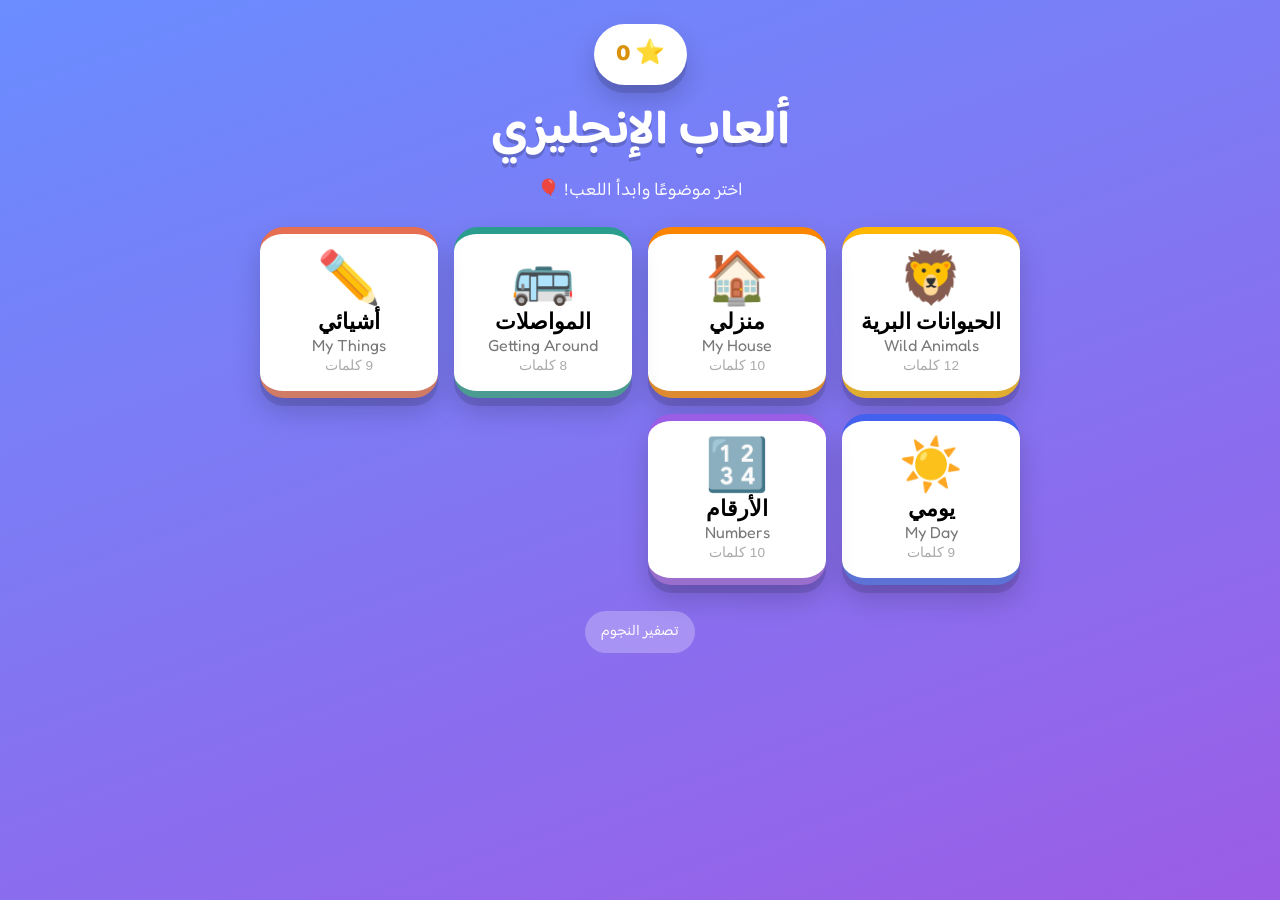
==== index.html @ b0ecf1ab "English memorization games for Grade 2 (We Can! 2) — flashcards, memory, listen, spell, star scoring" ====
<!DOCTYPE html>
<html lang="ar" dir="rtl">
<head>
  <meta charset="UTF-8" />
  <meta name="viewport" content="width=device-width, initial-scale=1.0, maximum-scale=1.0, user-scalable=no" />
  <meta name="theme-color" content="#4361ee" />
  <title>ألعاب الإنجليزي 🎈</title>
  <link rel="icon" href="data:image/svg+xml,<svg xmlns='http://www.w3.org/2000/svg' viewBox='0 0 100 100'><text y='.9em' font-size='90'>🎈</text></svg>" />
  <link rel="preconnect" href="https://fonts.googleapis.com" />
  <link rel="preconnect" href="https://fonts.gstatic.com" crossorigin />
  <link href="https://fonts.googleapis.com/css2?family=Baloo+Bhaijaan+2:wght@500;700;800&family=Fredoka:wght@500;600;700&display=swap" rel="stylesheet" />
  <link rel="stylesheet" href="css/styles.css" />
</head>
<body>
  <main id="app"></main>

  <script src="js/data.js"></script>
  <script src="js/audio.js"></script>
  <script src="js/stars.js"></script>
  <script src="js/games/flashcards.js"></script>
  <script src="js/games/memory.js"></script>
  <script src="js/games/listen.js"></script>
  <script src="js/games/spell.js"></script>
  <script src="js/app.js"></script>
</body>
</html>
---- css/styles.css ----
:root {
  --bg1: #6a8dff;
  --bg2: #9b5de5;
  --ink: #2b2d42;
  --card: #ffffff;
  --good: #2ec27e;
  --bad: #ff6b6b;
  --gold: #ffce3a;
  --shadow: 0 8px 0 rgba(0, 0, 0, 0.12), 0 14px 28px rgba(0, 0, 0, 0.18);
}

* { box-sizing: border-box; -webkit-tap-highlight-color: transparent; }

html, body {
  margin: 0;
  min-height: 100%;
  font-family: "Baloo Bhaijaan 2", "Fredoka", system-ui, sans-serif;
  color: var(--ink);
  background: linear-gradient(160deg, var(--bg1), var(--bg2));
  background-attachment: fixed;
}

body { padding: 16px; overflow-x: hidden; }

/* English words always render left-to-right, even on the RTL page */
.en { direction: ltr; unicode-bidi: isolate; font-family: "Fredoka", sans-serif; }

#app { max-width: 760px; margin: 0 auto; }

/* ---------- Home ---------- */
.home-head { text-align: center; color: #fff; position: relative; padding-top: 8px; }
.logo {
  font-size: clamp(2rem, 8vw, 3rem);
  margin: 6px 0 2px;
  text-shadow: 0 4px 0 rgba(0, 0, 0, 0.18);
}
.subtitle { font-size: 1.15rem; margin: 0 0 14px; opacity: 0.95; }

.star-badge {
  display: inline-flex;
  align-items: center;
  gap: 4px;
  background: #fff;
  color: #d9920a;
  font-weight: 800;
  padding: 8px 16px;
  border-radius: 999px;
  box-shadow: var(--shadow);
  font-size: 1.2rem;
}
.star-badge.big { font-size: 1.5rem; padding: 10px 22px; }
.star-badge.pop { animation: pop 0.4s ease; }
@keyframes pop { 0% { transform: scale(1); } 40% { transform: scale(1.35); } 100% { transform: scale(1); } }

.theme-grid {
  display: grid;
  grid-template-columns: repeat(auto-fill, minmax(150px, 1fr));
  gap: 16px;
  margin-top: 20px;
}
.theme-card {
  background: var(--card);
  border: none;
  border-bottom: 7px solid color-mix(in srgb, var(--c) 70%, black 12%);
  border-radius: 24px;
  padding: 18px 12px;
  cursor: pointer;
  box-shadow: var(--shadow);
  text-align: center;
  transition: transform 0.12s ease;
  border-top: 7px solid var(--c);
}
.theme-card:active { transform: translateY(3px) scale(0.98); }
.theme-emoji { font-size: 3.2rem; line-height: 1; }
.theme-ar { font-size: 1.35rem; font-weight: 800; margin-top: 6px; }
.theme-en { display: block; color: #777; font-size: 1rem; }
.theme-count { font-size: 0.85rem; color: #aaa; margin-top: 2px; }

.foot { text-align: center; margin: 26px 0 8px; }
.reset-link {
  background: rgba(255, 255, 255, 0.25);
  color: #fff;
  border: none;
  border-radius: 999px;
  padding: 8px 16px;
  font-family: inherit;
  font-size: 0.95rem;
  cursor: pointer;
}

/* ---------- Top bar ---------- */
.topbar {
  display: flex;
  flex-direction: column;
  align-items: center;
  gap: 8px;
  margin-bottom: 16px;
  text-align: center;
}
.topbar-title {
  color: #fff;
  font-size: 1.5rem;
  margin: 0;
  max-width: 100%;
  text-shadow: 0 3px 0 rgba(0,0,0,.15);
}
/* Fixed round back / home button — never affects layout width */
.back-fab {
  position: fixed;
  top: 14px;
  inset-inline-start: 14px;
  z-index: 40;
  width: 52px;
  height: 52px;
  border: none;
  border-radius: 50%;
  background: #fff;
  color: var(--ink);
  font-size: 1.5rem;
  font-weight: 800;
  cursor: pointer;
  box-shadow: var(--shadow);
  display: flex;
  align-items: center;
  justify-content: center;
}
.back-fab:active { transform: translateY(2px); }

/* ---------- Game menu ---------- */
.game-grid {
  display: grid;
  grid-template-columns: repeat(auto-fill, minmax(160px, 1fr));
  gap: 16px;
}
.game-card {
  background: #fff;
  border: none;
  border-radius: 24px;
  padding: 20px 14px;
  cursor: pointer;
  box-shadow: var(--shadow);
  text-align: center;
  border-bottom: 7px solid var(--c);
  transition: transform 0.12s ease;
}
.game-card:active { transform: translateY(3px) scale(0.98); }
.game-emoji { font-size: 3rem; }
.game-ar { font-size: 1.3rem; font-weight: 800; margin-top: 4px; }
.game-desc { font-size: 0.95rem; color: #888; margin-top: 4px; }

/* ---------- Shared game area ---------- */
.game-area { display: flex; flex-direction: column; align-items: center; }
.hint {
  color: #fff;
  background: rgba(0, 0, 0, 0.15);
  padding: 8px 16px;
  border-radius: 999px;
  font-size: 1.05rem;
  margin: 0 0 16px;
  text-align: center;
}
.row { display: flex; gap: 12px; justify-content: center; flex-wrap: wrap; margin-top: 16px; }
.big-btn {
  background: #fff;
  border: none;
  border-radius: 18px;
  padding: 14px 22px;
  font-family: inherit;
  font-weight: 800;
  font-size: 1.15rem;
  cursor: pointer;
  box-shadow: var(--shadow);
  color: var(--ink);
}
.big-btn.primary { background: var(--gold); }
.big-btn.done { background: var(--good); color: #fff; }
.big-btn:active { transform: translateY(2px); }
.nav-btn {
  background: rgba(255, 255, 255, 0.92);
  border: none;
  border-radius: 16px;
  padding: 12px 18px;
  font-family: inherit;
  font-weight: 700;
  font-size: 1.05rem;
  cursor: pointer;
  box-shadow: var(--shadow);
}
.nav-btn:active { transform: translateY(2px); }

.speak-btn {
  background: var(--gold);
  border: none;
  border-radius: 50%;
  width: 52px;
  height: 52px;
  font-size: 1.5rem;
  cursor: pointer;
  box-shadow: var(--shadow);
}
.speak-btn:active { transform: translateY(2px); }
.big-speak { width: 72px; height: 72px; font-size: 2rem; margin-bottom: 12px; }

/* ---------- Flashcards ---------- */
.flash-card {
  background: #fff;
  width: min(86vw, 360px);
  border-radius: 28px;
  padding: 26px 18px 22px;
  text-align: center;
  box-shadow: var(--shadow);
  position: relative;
  cursor: pointer;
}
.flash-card.flip-in { animation: flipIn 0.4s ease; }
@keyframes flipIn { from { transform: rotateY(70deg); opacity: 0; } to { transform: rotateY(0); opacity: 1; } }
.flash-emoji { font-size: 6rem; line-height: 1; }
.flash-en { font-size: 2.4rem; font-weight: 700; margin: 10px 0 4px; }
.flash-ar { font-size: 1.5rem; color: #666; }
.flash-card .speak-btn { position: absolute; top: 14px; left: 14px; width: 46px; height: 46px; font-size: 1.3rem; }
.dots { display: flex; gap: 7px; justify-content: center; margin: 16px 0 4px; flex-wrap: wrap; }
.dot { width: 11px; height: 11px; border-radius: 50%; background: rgba(255,255,255,.45); }
.dot.on { background: #fff; transform: scale(1.25); }

/* ---------- Memory ---------- */
.memory-board {
  display: grid;
  grid-template-columns: repeat(4, 1fr);
  gap: 10px;
  width: min(94vw, 460px);
}
.m-card {
  aspect-ratio: 3 / 4;
  border: none;
  background: transparent;
  padding: 0;
  cursor: pointer;
  perspective: 600px;
}
.m-face {
  position: absolute;
  inset: 0;
  border-radius: 16px;
  display: flex;
  align-items: center;
  justify-content: center;
  box-shadow: var(--shadow);
  backface-visibility: hidden;
  transition: transform 0.35s ease;
}
.m-card { position: relative; }
.m-back { background: linear-gradient(150deg, #ffd166, #ff8fab); font-size: 1.8rem; }
.m-front { background: #fff; transform: rotateY(180deg); }
.m-card.open .m-back { transform: rotateY(180deg); }
.m-card.open .m-front { transform: rotateY(360deg); }
.m-emoji { font-size: 2.6rem; }
.m-word { font-size: 1.2rem; font-weight: 700; padding: 4px; word-break: break-word; }
.m-card.done .m-front { background: #d8f5e6; box-shadow: 0 0 0 4px var(--good); }
.m-card.done { animation: pop 0.4s ease; }

/* ---------- Listen & pick ---------- */
.q-progress { color: #fff; font-weight: 700; margin-bottom: 12px; font-size: 1.05rem; }
.listen-choices {
  display: grid;
  grid-template-columns: repeat(2, 1fr);
  gap: 14px;
  width: min(92vw, 420px);
}
.choice-card {
  background: #fff;
  border: none;
  border-radius: 22px;
  aspect-ratio: 1 / 1;
  font-size: 3.4rem;
  cursor: pointer;
  box-shadow: var(--shadow);
  display: flex;
  align-items: center;
  justify-content: center;
  transition: transform 0.1s ease;
}
.choice-card:active { transform: scale(0.95); }
.choice-card.right { background: #d8f5e6; box-shadow: 0 0 0 5px var(--good); animation: pop 0.4s ease; }
.choice-card.wrong { background: #ffe0e0; animation: shake 0.4s ease; }
.choice-card.locked { cursor: default; }

/* ---------- Spell ---------- */
.spell-stage { width: min(94vw, 460px); display: flex; flex-direction: column; align-items: center; }
.spell-head { display: flex; align-items: center; gap: 10px; flex-wrap: wrap; justify-content: center; margin-bottom: 8px; }
.spell-emoji { font-size: 3.4rem; }
.spell-ar { font-size: 1.4rem; font-weight: 800; color: #fff; }
.spell-head .q-progress { margin: 0; }
.slots { display: flex; gap: 8px; justify-content: center; flex-wrap: wrap; margin: 14px 0; }
.slot {
  width: 44px; height: 54px;
  border-radius: 12px;
  background: rgba(255, 255, 255, 0.3);
  border: 3px dashed rgba(255, 255, 255, 0.7);
  display: flex; align-items: center; justify-content: center;
  font-size: 1.8rem; font-weight: 700; color: #fff;
  font-family: "Fredoka", sans-serif;
}
.slot.filled { background: #fff; color: var(--ink); border-style: solid; border-color: #fff; }
.slot.ok { background: #d8f5e6; border-color: var(--good); }
.slot.bad { background: #ffe0e0; border-color: var(--bad); animation: shake 0.4s ease; }
.letter-bank { display: flex; gap: 8px; justify-content: center; flex-wrap: wrap; }
.tile {
  min-width: 46px; height: 54px;
  border: none; border-radius: 12px;
  background: var(--gold);
  font-family: "Fredoka", sans-serif;
  font-size: 1.7rem; font-weight: 700;
  cursor: pointer;
  box-shadow: 0 5px 0 rgba(0,0,0,.18);
  padding: 0 8px;
}
.tile:active { transform: translateY(3px); box-shadow: 0 2px 0 rgba(0,0,0,.18); }
.tile.used { opacity: 0.25; pointer-events: none; }

/* ---------- Round complete ---------- */
.round-done {
  text-align: center;
  color: #fff;
  background: rgba(0, 0, 0, 0.18);
  border-radius: 28px;
  padding: 28px 20px;
  margin-top: 18px;
  width: min(92vw, 420px);
  animation: pop 0.4s ease;
}
.round-done h2 { font-size: 2.4rem; margin: 6px 0; }
.round-done .confetti { font-size: 4rem; animation: bounce 0.8s ease infinite alternate; }
.round-done .earned { font-size: 1.3rem; }
.round-done b { color: var(--gold); font-size: 1.6rem; }
@keyframes bounce { to { transform: translateY(-12px); } }

/* flying star reward */
.flying-star {
  position: fixed;
  z-index: 50;
  font-size: 2rem;
  pointer-events: none;
  transition: transform 0.7s cubic-bezier(.4,0,.2,1), opacity 0.7s ease;
  transform: translate(0, 0) scale(1.4);
}

@keyframes shake { 0%,100%{transform:translateX(0)} 25%{transform:translateX(-7px)} 75%{transform:translateX(7px)} }

@media (max-width: 380px) {
  .memory-board { grid-template-columns: repeat(3, 1fr); }
}
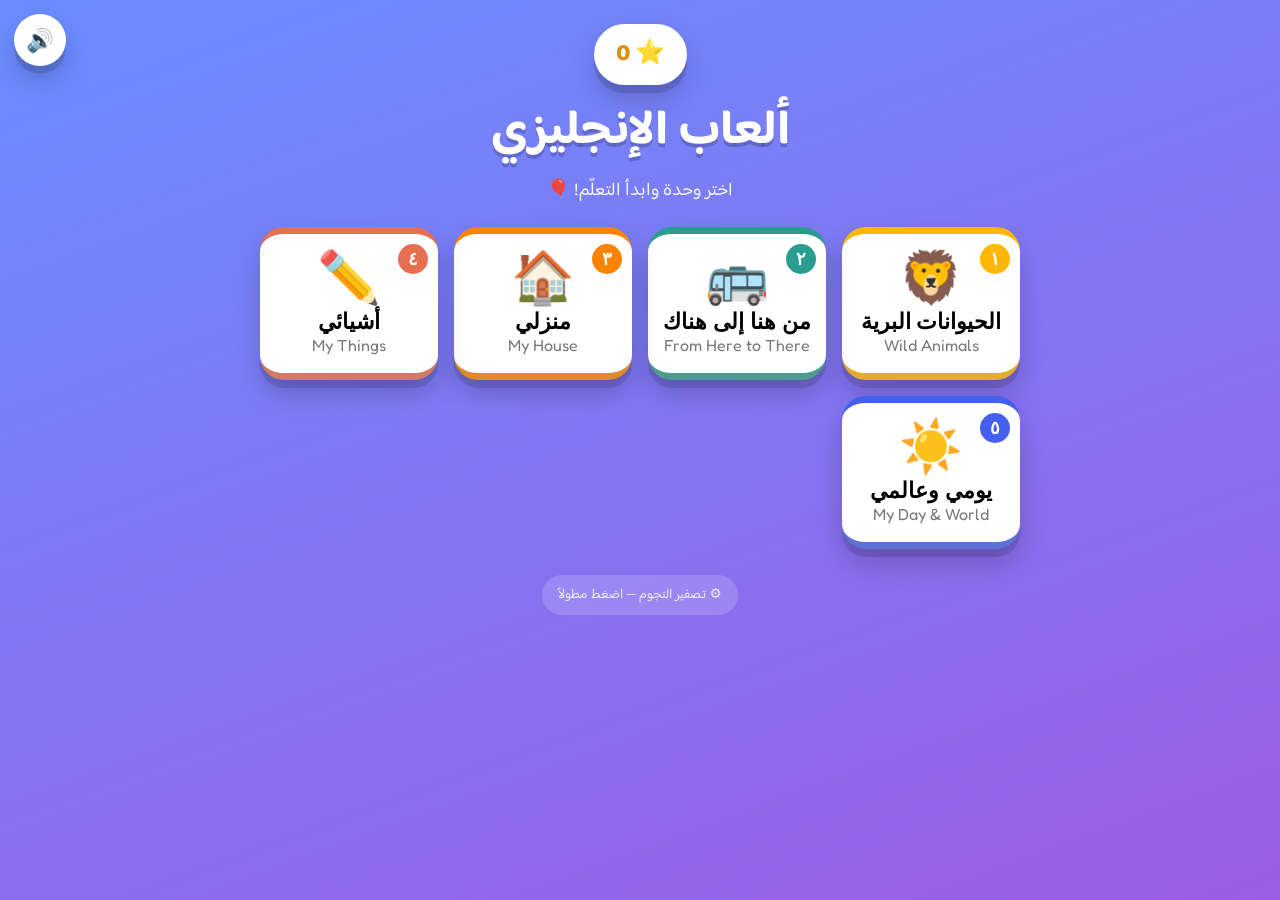
==== commit d3ecc8fb: "v2: full-book coverage by unit + build-the-sentence game - Reorganize into the book's 5 units; home " ====
--- a/index.html
+++ b/index.html
@@ -17,10 +17,10 @@
   <script src="js/data.js"></script>
   <script src="js/audio.js"></script>
   <script src="js/stars.js"></script>
-  <script src="js/games/flashcards.js"></script>
-  <script src="js/games/memory.js"></script>
+  <script src="js/games/connect.js"></script>
   <script src="js/games/listen.js"></script>
   <script src="js/games/spell.js"></script>
+  <script src="js/games/sentence.js"></script>
   <script src="js/app.js"></script>
 </body>
 </html>
--- a/css/styles.css
+++ b/css/styles.css
@@ -76,17 +76,80 @@
 .theme-en { display: block; color: #777; font-size: 1rem; }
 .theme-count { font-size: 0.85rem; color: #aaa; margin-top: 2px; }
 
+/* Unit cards on the home screen */
+.unit-card { position: relative; }
+.unit-badge {
+  position: absolute;
+  top: 10px;
+  inset-inline-start: 10px;
+  width: 30px;
+  height: 30px;
+  border-radius: 50%;
+  background: var(--c);
+  color: #fff;
+  font-weight: 800;
+  font-size: 1.1rem;
+  display: flex;
+  align-items: center;
+  justify-content: center;
+}
+.sentence-tile { border-bottom-style: dashed; }
+
+/* Topic tiles inside a unit */
+.game-grid {
+  display: grid;
+  grid-template-columns: repeat(auto-fill, minmax(150px, 1fr));
+  gap: 16px;
+  max-width: 480px;
+  margin: 0 auto;
+}
+.game-card {
+  background: #fff;
+  border: none;
+  border-radius: 22px;
+  padding: 18px 12px;
+  cursor: pointer;
+  box-shadow: var(--shadow);
+  text-align: center;
+  border-bottom: 7px solid var(--c);
+  transition: transform 0.12s ease;
+  display: flex;
+  flex-direction: column;
+  align-items: center;
+  gap: 4px;
+}
+.game-card:active { transform: translateY(3px) scale(0.98); }
+.game-emoji { font-size: 2.8rem; line-height: 1; }
+.game-ar { font-size: 1.2rem; font-weight: 800; }
+.game-desc { font-size: 0.9rem; color: #888; }
+
 .foot { text-align: center; margin: 26px 0 8px; }
 .reset-link {
-  background: rgba(255, 255, 255, 0.25);
-  color: #fff;
+  position: relative;
+  overflow: hidden;
+  background: rgba(255, 255, 255, 0.16);
+  color: rgba(255, 255, 255, 0.85);
   border: none;
   border-radius: 999px;
   padding: 8px 16px;
   font-family: inherit;
-  font-size: 0.95rem;
-  cursor: pointer;
-}
+  font-size: 0.85rem;
+  cursor: pointer;
+  -webkit-user-select: none;
+  user-select: none;
+  touch-action: none;
+}
+/* fill sweep while the parent holds the button */
+.reset-link.holding::after {
+  content: "";
+  position: absolute;
+  inset: 0;
+  inset-inline-start: 0;
+  background: rgba(255, 255, 255, 0.35);
+  transform-origin: inline-start;
+  animation: holdfill 1.1s linear forwards;
+}
+@keyframes holdfill { from { transform: scaleX(0); } to { transform: scaleX(1); } }
 
 /* ---------- Top bar ---------- */
 .topbar {
@@ -126,27 +189,116 @@
 }
 .back-fab:active { transform: translateY(2px); }
 
-/* ---------- Game menu ---------- */
-.game-grid {
-  display: grid;
-  grid-template-columns: repeat(auto-fill, minmax(160px, 1fr));
-  gap: 16px;
-}
-.game-card {
-  background: #fff;
-  border: none;
-  border-radius: 24px;
-  padding: 20px 14px;
-  cursor: pointer;
-  box-shadow: var(--shadow);
-  text-align: center;
-  border-bottom: 7px solid var(--c);
+/* Always-visible sound on/off, mirrored in the opposite top corner */
+.sound-fab {
+  position: fixed;
+  top: 14px;
+  inset-inline-end: 14px;
+  z-index: 40;
+  width: 52px;
+  height: 52px;
+  border: none;
+  border-radius: 50%;
+  background: #fff;
+  font-size: 1.4rem;
+  cursor: pointer;
+  box-shadow: var(--shadow);
+  display: flex;
+  align-items: center;
+  justify-content: center;
+}
+.sound-fab:active { transform: translateY(2px); }
+.sound-fab.off { background: #e7e7ee; opacity: 0.8; }
+
+/* ---------- Step journey (theme menu) ---------- */
+.step-path { display: flex; flex-direction: column; gap: 14px; max-width: 460px; margin: 0 auto; }
+.step-card {
+  display: flex;
+  align-items: center;
+  gap: 14px;
+  background: #fff;
+  border: none;
+  border-radius: 22px;
+  padding: 16px;
+  cursor: pointer;
+  box-shadow: var(--shadow);
+  text-align: start;
+  border-inline-end: 8px solid var(--c);
   transition: transform 0.12s ease;
 }
-.game-card:active { transform: translateY(3px) scale(0.98); }
-.game-emoji { font-size: 3rem; }
-.game-ar { font-size: 1.3rem; font-weight: 800; margin-top: 4px; }
-.game-desc { font-size: 0.95rem; color: #888; margin-top: 4px; }
+.step-card:active { transform: translateY(3px) scale(0.99); }
+.step-num {
+  flex-shrink: 0;
+  width: 38px; height: 38px;
+  border-radius: 50%;
+  background: var(--c);
+  color: #fff;
+  font-weight: 800;
+  font-size: 1.3rem;
+  display: flex; align-items: center; justify-content: center;
+  font-family: "Fredoka", sans-serif;
+}
+.step-emoji { font-size: 2.6rem; flex-shrink: 0; }
+.step-body { flex: 1; min-width: 0; }
+.step-ar { font-size: 1.3rem; font-weight: 800; }
+.step-desc { font-size: 0.95rem; color: #888; }
+.step-tag {
+  flex-shrink: 0;
+  font-size: 0.85rem;
+  font-weight: 700;
+  color: #b8860b;
+  background: #fff6da;
+  padding: 5px 10px;
+  border-radius: 999px;
+}
+.step-card.learn .step-tag { color: #2a7; background: #e6f7ee; }
+
+/* ---------- Connect the correct ones ---------- */
+.connect-wrap { display: flex; gap: 26px; justify-content: center; width: min(94vw, 460px); }
+.connect-col { display: flex; flex-direction: column; gap: 12px; flex: 1; }
+.connect-item {
+  background: #fff;
+  border: none;
+  border-radius: 16px;
+  padding: 14px 8px;
+  min-height: 58px;
+  cursor: pointer;
+  box-shadow: var(--shadow);
+  display: flex; align-items: center; justify-content: center;
+  font-size: 1.3rem; font-weight: 700;
+  transition: transform 0.1s ease;
+}
+.connect-item.pic { font-size: 2.4rem; }
+.connect-item:active { transform: scale(0.96); }
+.connect-item.sel { outline: 4px solid var(--gold); transform: scale(1.03); }
+.connect-item.done { background: #d8f5e6; box-shadow: 0 0 0 4px var(--good); opacity: 0.85; cursor: default; }
+.connect-item.shake { animation: shake 0.4s ease; background: #ffe0e0; }
+.connect-emoji { line-height: 1; }
+
+/* ---------- Real photos for vocabulary words ---------- */
+.word-img { object-fit: cover; border-radius: 12px; display: block; background: #e9ecf5; }
+.word-img.spell-emoji { width: 84px; height: 84px; }
+
+/* Photo with the Arabic word written across the bottom */
+.pic-fig { position: relative; display: block; margin: 0; overflow: hidden; border-radius: 12px; }
+.pic-fig .word-img { width: 100%; height: 100%; border-radius: 0; }
+.pic-cap {
+  position: absolute;
+  inset-inline: 0;
+  bottom: 0;
+  background: linear-gradient(to top, rgba(0,0,0,0.82), rgba(0,0,0,0.45) 60%, rgba(0,0,0,0));
+  color: #fff;
+  font-weight: 800;
+  text-align: center;
+  padding: 18px 6px 6px;
+  line-height: 1.15;
+  text-shadow: 0 1px 3px rgba(0,0,0,0.7);
+}
+.connect-item.pic { padding: 6px; }
+.connect-item.pic .pic-fig { width: 100%; height: 84px; }
+.connect-item.pic .pic-cap { font-size: 1rem; padding-top: 14px; }
+.choice-card .pic-fig { width: 100%; height: 100%; border-radius: 22px; }
+.choice-card .pic-cap { font-size: 1.25rem; }
 
 /* ---------- Shared game area ---------- */
 .game-area { display: flex; flex-direction: column; align-items: center; }
@@ -258,6 +410,23 @@
 .m-card.done .m-front { background: #d8f5e6; box-shadow: 0 0 0 4px var(--good); }
 .m-card.done { animation: pop 0.4s ease; }
 
+/* ---------- Round progress bar ---------- */
+.prog {
+  display: flex;
+  gap: 6px;
+  justify-content: center;
+  margin: 4px 0 16px;
+  width: min(86vw, 360px);
+}
+.prog-seg {
+  flex: 1;
+  height: 10px;
+  border-radius: 999px;
+  background: rgba(255, 255, 255, 0.3);
+  transition: background 0.3s ease, transform 0.3s ease;
+}
+.prog-seg.on { background: var(--gold); transform: scaleY(1.25); }
+
 /* ---------- Listen & pick ---------- */
 .q-progress { color: #fff; font-weight: 700; margin-bottom: 12px; font-size: 1.05rem; }
 .listen-choices {
@@ -290,7 +459,7 @@
 .spell-emoji { font-size: 3.4rem; }
 .spell-ar { font-size: 1.4rem; font-weight: 800; color: #fff; }
 .spell-head .q-progress { margin: 0; }
-.slots { display: flex; gap: 8px; justify-content: center; flex-wrap: wrap; margin: 14px 0; }
+.slots { display: flex; direction: ltr; gap: 8px; justify-content: center; flex-wrap: wrap; margin: 14px 0; }
 .slot {
   width: 44px; height: 54px;
   border-radius: 12px;
@@ -303,7 +472,7 @@
 .slot.filled { background: #fff; color: var(--ink); border-style: solid; border-color: #fff; }
 .slot.ok { background: #d8f5e6; border-color: var(--good); }
 .slot.bad { background: #ffe0e0; border-color: var(--bad); animation: shake 0.4s ease; }
-.letter-bank { display: flex; gap: 8px; justify-content: center; flex-wrap: wrap; }
+.letter-bank { display: flex; direction: ltr; gap: 8px; justify-content: center; flex-wrap: wrap; }
 .tile {
   min-width: 46px; height: 54px;
   border: none; border-radius: 12px;
@@ -316,6 +485,41 @@
 }
 .tile:active { transform: translateY(3px); box-shadow: 0 2px 0 rgba(0,0,0,.18); }
 .tile.used { opacity: 0.25; pointer-events: none; }
+
+/* ---------- Build the sentence ---------- */
+.sent-stage { width: min(94vw, 480px); display: flex; flex-direction: column; align-items: center; }
+.sent-head { display: flex; align-items: center; gap: 10px; flex-wrap: wrap; justify-content: center; margin-bottom: 6px; }
+.sent-emoji { font-size: 3rem; }
+.sent-ar { font-size: 1.35rem; font-weight: 800; color: #fff; text-align: center; }
+.sent-head .q-progress { margin: 0; }
+.sent-slots {
+  display: flex; direction: ltr; flex-wrap: wrap; gap: 8px;
+  justify-content: center; align-items: center;
+  margin: 16px 0; min-height: 54px;
+  background: rgba(255, 255, 255, 0.14); border-radius: 16px; padding: 10px;
+  width: 100%;
+}
+.sent-slot {
+  min-width: 56px; height: 46px; padding: 0 10px;
+  border-radius: 12px;
+  background: rgba(255, 255, 255, 0.22);
+  border: 3px dashed rgba(255, 255, 255, 0.7);
+  display: flex; align-items: center; justify-content: center;
+  font-size: 1.2rem; font-weight: 700; color: #fff;
+}
+.sent-slot.filled { background: #fff; color: var(--ink); border-style: solid; border-color: #fff; }
+.sent-slot.ok { background: #d8f5e6; border-color: var(--good); }
+.sent-slot.bad { background: #ffe0e0; border-color: var(--bad); animation: shake 0.4s ease; }
+.word-bank { display: flex; direction: ltr; gap: 8px; justify-content: center; flex-wrap: wrap; }
+.word-tile {
+  border: none; border-radius: 12px;
+  background: var(--gold);
+  font-size: 1.2rem; font-weight: 700;
+  cursor: pointer; padding: 11px 14px;
+  box-shadow: 0 5px 0 rgba(0, 0, 0, 0.18);
+}
+.word-tile:active { transform: translateY(3px); box-shadow: 0 2px 0 rgba(0, 0, 0, 0.18); }
+.word-tile.used { opacity: 0.25; pointer-events: none; }
 
 /* ---------- Round complete ---------- */
 .round-done {
